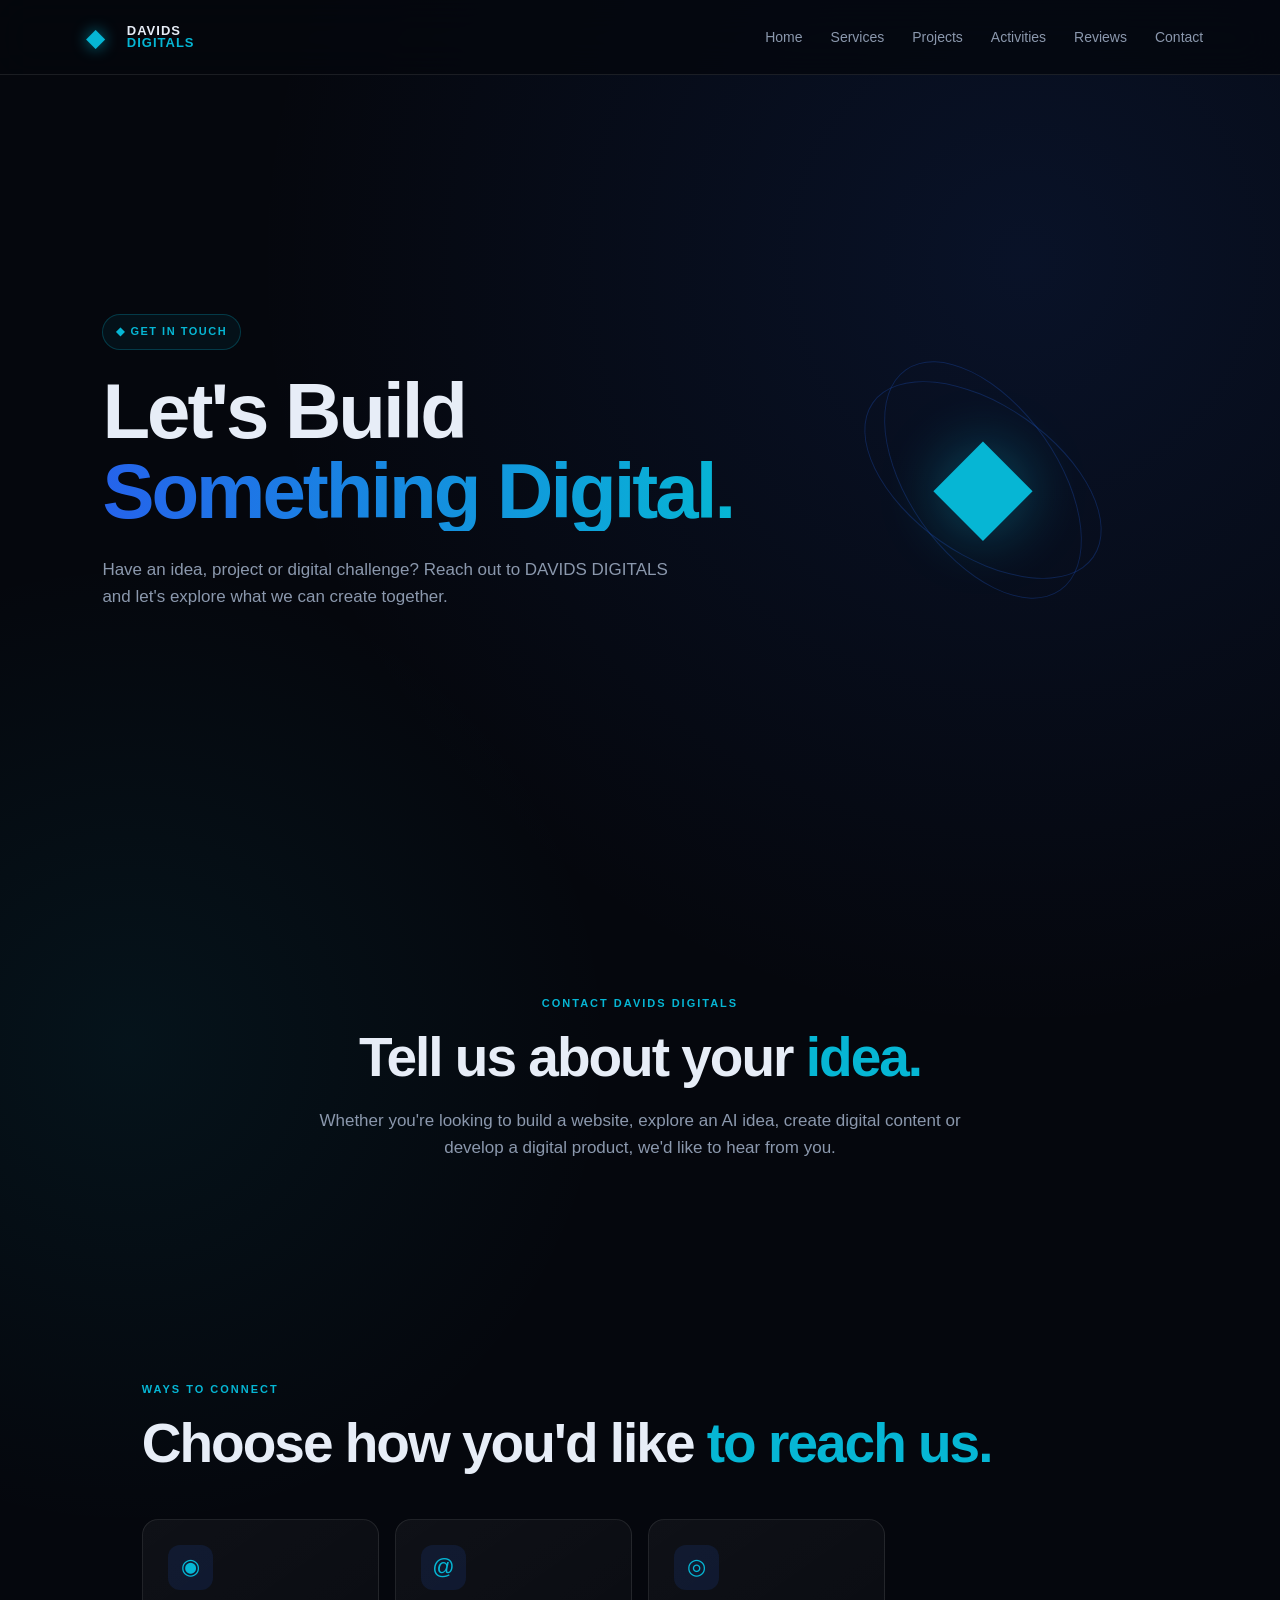
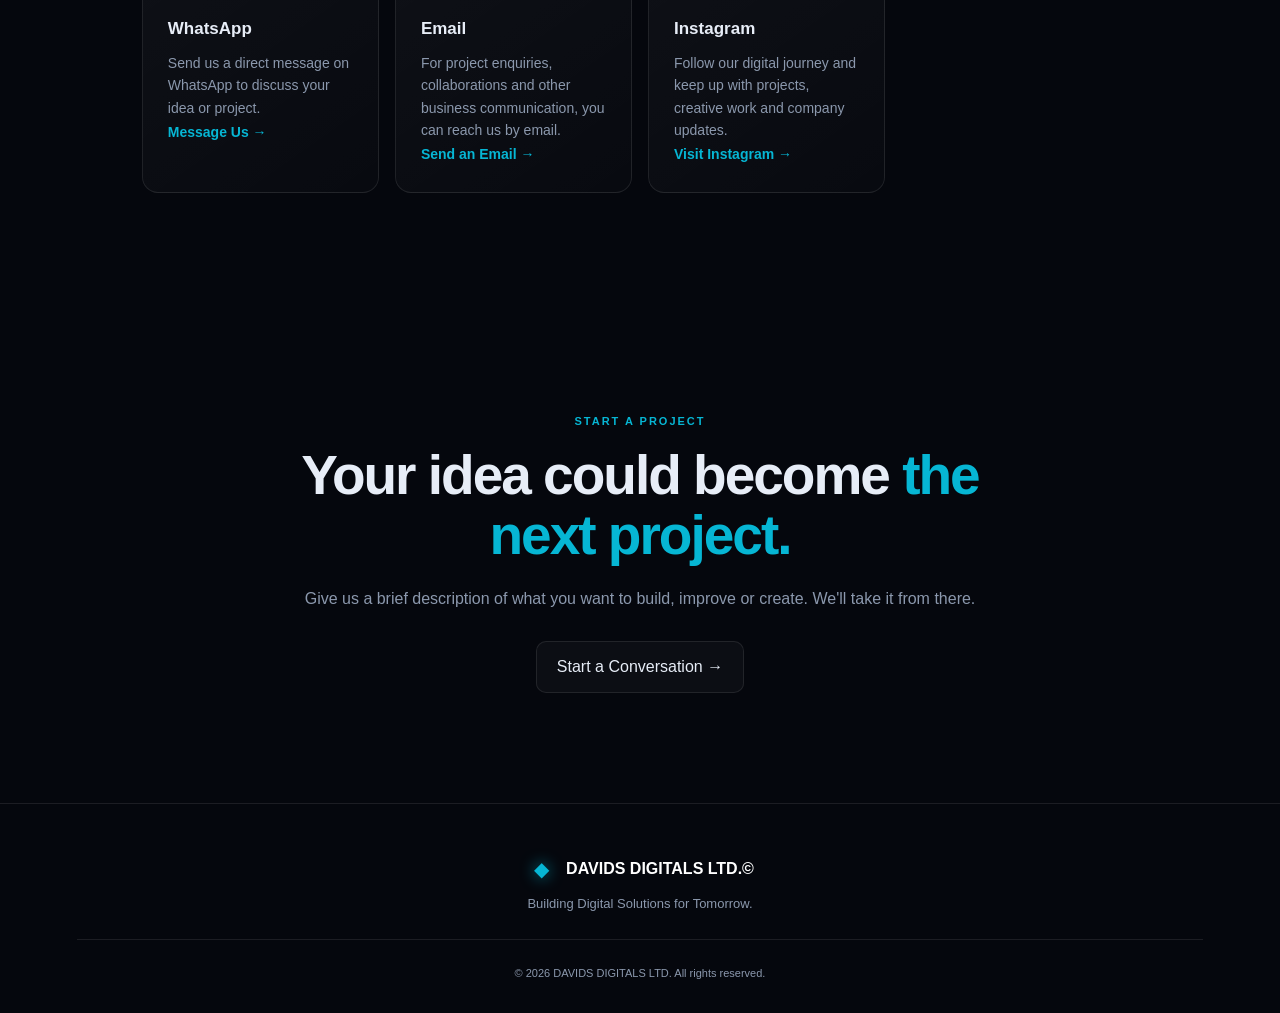
==== contact.html @ 4b5776b5 "Build multi-page DAVIDS DIGITALS website" ====
<!DOCTYPE html>
<html lang="en">
<head>
    <meta charset="UTF-8">

    <meta
        name="viewport"
        content="width=device-width, initial-scale=1.0"
    >

    <title>Contact | DAVIDS DIGITALS LTD.©</title>

    <meta
        name="description"
        content="Contact DAVIDS DIGITALS LTD.© about digital development, AI, creative projects and digital products."
    >

    <link rel="stylesheet" href="style.css">
</head>

<body>

    <!-- =========================
         NAVIGATION
    ========================== -->

    <header class="navbar">

        <a href="index.html" class="brand">

            <div class="diamond-logo">
                ◆
            </div>

            <div class="brand-name">
                <span>DAVIDS</span>
                <span>DIGITALS</span>
            </div>

        </a>

        <button
            class="menu-btn"
            id="menuBtn"
            aria-label="Open navigation"
        >
            ☰
        </button>

        <nav id="navMenu">

            <a href="index.html">
                Home
            </a>

            <a href="services.html">
                Services
            </a>

            <a href="projects.html">
                Projects
            </a>

            <a href="activities.html">
                Activities
            </a>

            <a href="reviews.html">
                Reviews
            </a>

            <a href="contact.html">
                Contact
            </a>

        </nav>

    </header>


    <main>

        <!-- =========================
             HERO
        ========================== -->

        <section class="hero">

            <div class="hero-content">

                <div class="hero-badge">
                    ◆ GET IN TOUCH
                </div>

                <h1>
                    Let's Build
                    <span>Something Digital.</span>
                </h1>

                <p>
                    Have an idea, project or digital challenge?
                    Reach out to DAVIDS DIGITALS and let's explore
                    what we can create together.
                </p>

            </div>

            <div class="hero-visual">

                <div class="diamond-container">

                    <div class="big-diamond">
                        ◆
                    </div>

                    <div class="orbit orbit-one"></div>

                    <div class="orbit orbit-two"></div>

                </div>

            </div>

        </section>


        <!-- =========================
             CONTACT INTRO
        ========================== -->

        <section class="about section">

            <div class="section-label">
                CONTACT DAVIDS DIGITALS
            </div>

            <h2>
                Tell us about your
                <span>idea.</span>
            </h2>

            <p>
                Whether you're looking to build a website, explore
                an AI idea, create digital content or develop a
                digital product, we'd like to hear from you.
            </p>

        </section>


        <!-- =========================
             CONTACT OPTIONS
        ========================== -->

        <section class="section">

            <div class="section-label">
                WAYS TO CONNECT
            </div>

            <h2>
                Choose how you'd like
                <span>to reach us.</span>
            </h2>


            <div class="services-grid">

                <!-- WHATSAPP -->

                <div class="service-card">

                    <div class="service-icon">
                        ◉
                    </div>

                    <h3>
                        WhatsApp
                    </h3>

                    <p>
                        Send us a direct message on WhatsApp to
                        discuss your idea or project.
                    </p>

                    <a
                        href="#"
                        class="project-link"
                        id="whatsappLink"
                    >
                        Message Us →
                    </a>

                </div>


                <!-- EMAIL -->

                <div class="service-card">

                    <div class="service-icon">
                        @
                    </div>

                    <h3>
                        Email
                    </h3>

                    <p>
                        For project enquiries, collaborations and
                        other business communication, you can reach
                        us by email.
                    </p>

                    <a
                        href="#"
                        class="project-link"
                        id="emailLink"
                    >
                        Send an Email →
                    </a>

                </div>


                <!-- INSTAGRAM -->

                <div class="service-card">

                    <div class="service-icon">
                        ◎
                    </div>

                    <h3>
                        Instagram
                    </h3>

                    <p>
                        Follow our digital journey and keep up with
                        projects, creative work and company updates.
                    </p>

                    <a
                        href="#"
                        class="project-link"
                        id="instagramLink"
                        target="_blank"
                        rel="noopener"
                    >
                        Visit Instagram →
                    </a>

                </div>

            </div>

        </section>


        <!-- =========================
             PROJECT ENQUIRY
        ========================== -->

        <section class="contact section">

            <div class="section-label">
                START A PROJECT
            </div>

            <h2>
                Your idea could become
                <span>the next project.</span>
            </h2>

            <p>
                Give us a brief description of what you want to
                build, improve or create. We'll take it from there.
            </p>

            <div class="contact-buttons">

                <a
                    href="#"
                    class="contact-btn"
                    id="mainContactBtn"
                >
                    Start a Conversation →
                </a>

            </div>

        </section>

    </main>


    <!-- =========================
         FOOTER
    ========================== -->

    <footer>

        <div class="footer-logo">

            <div class="diamond-logo">
                ◆
            </div>

            <strong>
                DAVIDS DIGITALS LTD.©
            </strong>

        </div>

        <p>
            Building Digital Solutions for Tomorrow.
        </p>

        <div class="footer-line"></div>

        <p class="copyright">
            © 2026 DAVIDS DIGITALS LTD. All rights reserved.
        </p>

    </footer>


    <script src="script.js"></script>

</body>
</html>
---- style.css ----
/* =========================================================
DAVIDS DIGITALS LTD.©
PREMIUM DIGITAL COMPANY WEBSITE
========================================================= */

:root {
--bg: #05070d;
--bg-soft: #0a0f1c;
--card: #0d1422;
--card-hover: #111c2f;

--blue: #2563eb;
--cyan: #06b6d4;
--white: #ffffff;
--text: #e7edf7;
--muted: #8b98ad;

--border: rgba(255, 255, 255, 0.09);

--shadow:
    0 20px 60px rgba(0, 0, 0, 0.45);

}

/* =========================================================
RESET
========================================================= */

* {
  margin: 0;
  padding: 0;
  box-sizing: border-box;
  }

html {
scroll-behavior: smooth;
}

body {
font-family:
Inter,
Arial,
Helvetica,
sans-serif;

background:
    radial-gradient(
        circle at 80% 10%,
        rgba(37, 99, 235, 0.12),
        transparent 30%
    ),
    radial-gradient(
        circle at 10% 40%,
        rgba(6, 182, 212, 0.07),
        transparent 25%
    ),
    var(--bg);

color: var(--text);

line-height: 1.6;

min-height: 100vh;

overflow-x: hidden;

}

a {
color: inherit;
text-decoration: none;
}

button,
input,
textarea {
font: inherit;
}

/* =========================================================
NAVBAR
========================================================= */

.navbar {
position: sticky;
top: 0;
z-index: 1000;

width: 100%;

display: flex;
align-items: center;
justify-content: space-between;

padding: 18px 6%;

background: rgba(5, 7, 13, 0.78);

backdrop-filter: blur(18px);

border-bottom: 1px solid var(--border);

}

/* BRAND */

.brand {
display: flex;
align-items: center;
gap: 12px;
}

.diamond-logo {
width: 38px;
height: 38px;

display: flex;
align-items: center;
justify-content: center;

color: var(--cyan);

font-size: 25px;

transform: rotate(0deg);

text-shadow:
    0 0 15px rgba(6, 182, 212, 0.7);

animation: diamondGlow 3s ease-in-out infinite;

}

@keyframes diamondGlow {

0%,
100% {
    filter: drop-shadow(
        0 0 5px rgba(6, 182, 212, 0.2)
    );
}

50% {
    filter: drop-shadow(
        0 0 15px rgba(37, 99, 235, 0.7)
    );
}

}

.brand-name {
display: flex;
flex-direction: column;

line-height: 0.9;

font-size: 13px;

font-weight: 800;

letter-spacing: 1px;

}

.brand-name span:last-child {
color: var(--cyan);
}

/* NAVIGATION */

nav {
display: flex;
align-items: center;

gap: 28px;

}

nav a {
color: var(--muted);

font-size: 14px;

transition: 0.25s ease;

}

nav a:hover {
color: var(--white);
}

/* MOBILE MENU BUTTON */

.menu-btn {
display: none;

background: none;

border: none;

color: var(--white);

font-size: 25px;

cursor: pointer;

}

/* =========================================================
HERO
========================================================= */

.hero {
min-height: 90vh;

display: flex;
align-items: center;
justify-content: space-between;

gap: 50px;

padding: 80px 8%;

position: relative;

}

.hero-content {
max-width: 650px;

animation: heroEnter 0.9s ease forwards;

}

@keyframes heroEnter {

from {
    opacity: 0;
    transform: translateY(25px);
}

to {
    opacity: 1;
    transform: translateY(0);
}

}

/* BADGE */

.hero-badge {
display: inline-flex;

padding: 8px 13px;

margin-bottom: 22px;

border: 1px solid rgba(6, 182, 212, 0.25);

border-radius: 50px;

background: rgba(6, 182, 212, 0.06);

color: var(--cyan);

font-size: 11px;

letter-spacing: 1.5px;

font-weight: 700;

}

/* HERO TITLE */

.hero h1 {
font-size: clamp(45px, 7vw, 78px);

line-height: 1.02;

letter-spacing: -3px;

margin-bottom: 25px;

}

.hero h1 span {
display: block;

background:
    linear-gradient(
        90deg,
        var(--blue),
        var(--cyan)
    );

-webkit-background-clip: text;

background-clip: text;

color: transparent;

}

.hero p {
color: var(--muted);

max-width: 570px;

font-size: 17px;

margin-bottom: 35px;

}

/* HERO BUTTONS */

.hero-buttons {
display: flex;

gap: 14px;

flex-wrap: wrap;

}

.btn {
display: inline-flex;

align-items: center;
justify-content: center;

padding: 13px 20px;

border-radius: 10px;

border: 1px solid transparent;

font-weight: 700;

cursor: pointer;

transition: 0.25s ease;

}

.primary-btn {
background:
linear-gradient(
135deg,
var(--blue),
var(--cyan)
);

color: white;

box-shadow:
    0 10px 30px rgba(37, 99, 235, 0.25);

}

.primary-btn:hover {
transform: translateY(-3px);

box-shadow:
    0 15px 35px rgba(37, 99, 235, 0.4);

}

.secondary-btn {
border-color: var(--border);

background: rgba(255, 255, 255, 0.03);

color: var(--text);

}

.secondary-btn:hover {
background: rgba(255, 255, 255, 0.07);

transform: translateY(-3px);

}

/* =========================================================
HERO DIAMOND
========================================================= */

.hero-visual {
width: 390px;
height: 390px;

display: flex;
align-items: center;
justify-content: center;

position: relative;

}

.diamond-container {
width: 260px;
height: 260px;

position: relative;

display: flex;
align-items: center;
justify-content: center;

}

.big-diamond {
width: 170px;
height: 170px;

display: flex;
align-items: center;
justify-content: center;

font-size: 130px;

color: var(--cyan);

filter:
    drop-shadow(
        0 0 30px rgba(6, 182, 212, 0.4)
    );

animation:
    floatingDiamond 4s ease-in-out infinite;

}

@keyframes floatingDiamond {

0%,
100% {
    transform: translateY(0) rotate(0deg);
}

50% {
    transform: translateY(-14px) rotate(5deg);
}

}

.orbit {
position: absolute;

border: 1px solid rgba(37, 99, 235, 0.25);

border-radius: 50%;

}

.orbit-one {
width: 270px;
height: 150px;

transform: rotate(35deg);

animation: orbitOne 7s linear infinite;

}

.orbit-two {
width: 150px;
height: 270px;

transform: rotate(-35deg);

animation: orbitTwo 7s linear infinite;

}

@keyframes orbitOne {
to {
transform: rotate(395deg);
}
}

@keyframes orbitTwo {
to {
transform: rotate(325deg);
}
}

/* =========================================================
GENERAL SECTIONS
========================================================= */

.section {
max-width: 1150px;

margin: auto;

padding: 110px 6%;

}

.section-label {
color: var(--cyan);

font-size: 11px;

font-weight: 800;

letter-spacing: 2px;

margin-bottom: 14px;

}

.section h2,
.about h2,
.contact h2 {
font-size: clamp(35px, 5vw, 55px);

line-height: 1.1;

letter-spacing: -2px;

margin-bottom: 20px;

}

.section h2 span,
.about h2 span,
.contact h2 span {
color: var(--cyan);
}

.about {
max-width: 850px;

text-align: center;

}

.about .section-label {
text-align: center;
}

.about p {
color: var(--muted);

font-size: 17px;

max-width: 700px;

margin: auto;

}

/* =========================================================
SERVICES
========================================================= */

.services-grid {
display: grid;

grid-template-columns:
    repeat(4, 1fr);

gap: 16px;

margin-top: 45px;

}

.service-card {
background:
linear-gradient(
145deg,
rgba(255, 255, 255, 0.045),
rgba(255, 255, 255, 0.015)
);

border: 1px solid var(--border);

border-radius: 16px;

padding: 25px;

min-height: 220px;

transition: 0.3s ease;

}

.service-card:hover {
transform: translateY(-8px);

background: var(--card-hover);

border-color:
    rgba(6, 182, 212, 0.25);

box-shadow: var(--shadow);

}

.service-icon {
width: 45px;
height: 45px;

display: flex;

align-items: center;
justify-content: center;

border-radius: 12px;

margin-bottom: 25px;

background:
    rgba(37, 99, 235, 0.12);

color: var(--cyan);

font-size: 22px;

}

.service-card h3 {
font-size: 17px;

margin-bottom: 10px;

}

.service-card p {
color: var(--muted);

font-size: 14px;

}

/* =========================================================
PROJECTS
========================================================= */

.projects-section {
max-width: 1050px;
}

.project-card {
display: flex;

align-items: center;

gap: 30px;

margin-top: 40px;

padding: 35px;

border-radius: 20px;

background:
    radial-gradient(
        circle at right,
        rgba(37, 99, 235, 0.14),
        transparent 40%
    ),
    var(--card);

border: 1px solid var(--border);

transition: 0.3s ease;

}

.project-card:hover {
transform: translateY(-5px);

border-color:
    rgba(6, 182, 212, 0.25);

}

.project-icon {
width: 90px;
height: 90px;

flex-shrink: 0;

display: flex;
align-items: center;
justify-content: center;

border-radius: 22px;

background:
    linear-gradient(
        135deg,
        var(--blue),
        var(--cyan)
    );

color: white;

font-size: 40px;

font-weight: 900;

}

.project-tag {
color: var(--cyan);

font-size: 10px;

font-weight: 800;

letter-spacing: 1.5px;

margin-bottom: 8px;

}

.project-info h3 {
font-size: 30px;

margin-bottom: 10px;

}

.project-info p {
color: var(--muted);

margin-bottom: 15px;

}

.project-link {
color: var(--cyan);

font-weight: 700;

font-size: 14px;

}

/* =========================================================
ACTIVITIES
========================================================= */

.activity-empty {
margin-top: 40px;

padding: 60px 25px;

text-align: center;

border: 1px dashed
    rgba(255, 255, 255, 0.12);

border-radius: 18px;

}

.activity-icon {
font-size: 30px;

color: var(--cyan);

margin-bottom: 12px;

}

.activity-empty h3 {
margin-bottom: 8px;
}

.activity-empty p {
color: var(--muted);
}

/* =========================================================
REVIEWS
========================================================= */

.reviews-section {
text-align: center;
}

.reviews-container {
display: grid;

grid-template-columns:
    repeat(3, 1fr);

gap: 16px;

margin-top: 40px;

}

.review-empty {
grid-column:
1 / -1;

padding: 45px;

border-radius: 18px;

background: var(--card);

border: 1px solid var(--border);

color: var(--muted);

}

.review-empty div {
font-size: 35px;

margin-bottom: 10px;

}

.review-btn {
margin-top: 25px;

border: none;

}

/* =========================================================
CONTACT
========================================================= */

.contact {
text-align: center;

max-width: 850px;

}

.contact p {
color: var(--muted);

margin-bottom: 30px;

}

.contact-buttons {
display: flex;

justify-content: center;

flex-wrap: wrap;

gap: 12px;

}

.contact-btn {
padding: 12px 20px;

border-radius: 10px;

border: 1px solid var(--border);

background: rgba(255, 255, 255, 0.03);

transition: 0.25s ease;

}

.contact-btn:hover {
background: rgba(37, 99, 235, 0.12);

border-color:
    rgba(37, 99, 235, 0.35);

transform: translateY(-3px);

}

/* =========================================================
FOOTER
========================================================= */

footer {
padding: 50px 6% 30px;

border-top: 1px solid var(--border);

text-align: center;

color: var(--muted);

}

.footer-logo {
display: flex;

align-items: center;
justify-content: center;

gap: 10px;

color: var(--white);

margin-bottom: 10px;

}

.footer-logo .diamond-logo {
width: 30px;
height: 30px;

font-size: 20px;

}

footer p {
font-size: 13px;
}

.footer-line {
width: 100%;

height: 1px;

background: var(--border);

margin: 25px 0;

}

.copyright {
font-size: 11px;
}

/* =========================================================
REVIEW MODAL
========================================================= */

.modal {
position: fixed;

inset: 0;

z-index: 2000;

display: none;

align-items: center;
justify-content: center;

padding: 20px;

background:
    rgba(0, 0, 0, 0.75);

backdrop-filter: blur(10px);

}

.modal.active {
display: flex;
}

.modal-box {
width: 100%;

max-width: 480px;

padding: 30px;

position: relative;

background: #0a101c;

border: 1px solid var(--border);

border-radius: 20px;

box-shadow: var(--shadow);

}

.close-modal {
position: absolute;

top: 15px;
right: 18px;

background: none;

border: none;

color: var(--muted);

font-size: 28px;

cursor: pointer;

}

.close-modal:hover {
color: white;
}

.modal-box h2 {
margin-bottom: 25px;
}

.modal-box input,
.modal-box textarea {
width: 100%;

margin-bottom: 15px;

padding: 14px 15px;

border-radius: 10px;

border: 1px solid var(--border);

outline: none;

background: rgba(255, 255, 255, 0.04);

color: white;

}

.modal-box input:focus,
.modal-box textarea:focus {
border-color: var(--cyan);
}

.rating {
display: flex;

gap: 5px;

margin-bottom: 15px;

}

.rating button {
border: none;

background: none;

color: #4b5563;

font-size: 28px;

cursor: pointer;

transition: 0.2s ease;

}

.rating button.active,
.rating button:hover {
color: #facc15;

transform: scale(1.08);

}

.submit-review {
width: 100%;

border: none;

}

/* =========================================================
RESPONSIVE DESIGN
========================================================= */

@media (max-width: 900px) {

nav {
    position: absolute;

    top: 75px;
    left: 0;

    width: 100%;

    display: none;

    flex-direction: column;

    gap: 0;

    padding: 15px 6%;

    background: rgba(5, 7, 13, 0.97);

    border-bottom: 1px solid var(--border);
}

nav.active {
    display: flex;
}

nav a {
    width: 100%;

    padding: 14px 0;

    border-bottom: 1px solid var(--border);
}

.menu-btn {
    display: block;
}

.hero {
    flex-direction: column;

    text-align: center;

    padding-top: 60px;
}

.hero-content {
    display: flex;

    flex-direction: column;

    align-items: center;
}

.hero-visual {
    width: 300px;
    height: 300px;
}

.services-grid {
    grid-template-columns:
        repeat(2, 1fr);
}

.reviews-container {
    grid-template-columns:
        1fr;
}

}

@media (max-width: 600px) {

.navbar {
    padding: 15px 5%;
}

.hero {
    padding: 55px 5%;
}

.hero h1 {
    letter-spacing: -2px;

    font-size: 48px;
}

.hero p {
    font-size: 15px;
}

.hero-visual {
    transform: scale(0.82);
}

.section {
    padding: 80px 5%;
}

.services-grid {
    grid-template-columns: 1fr;
}

.project-card {
    flex-direction: column;

    text-align: center;

    padding: 28px 20px;
}

.project-icon {
    width: 75px;
    height: 75px;

    font-size: 32px;
}

.project-info h3 {
    font-size: 26px;
}

.hero-buttons {
    justify-content: center;
}

.btn {
    width: 100%;
}

.contact-buttons {
    flex-direction: column;
}

.contact-btn {
    width: 100%;
}

}
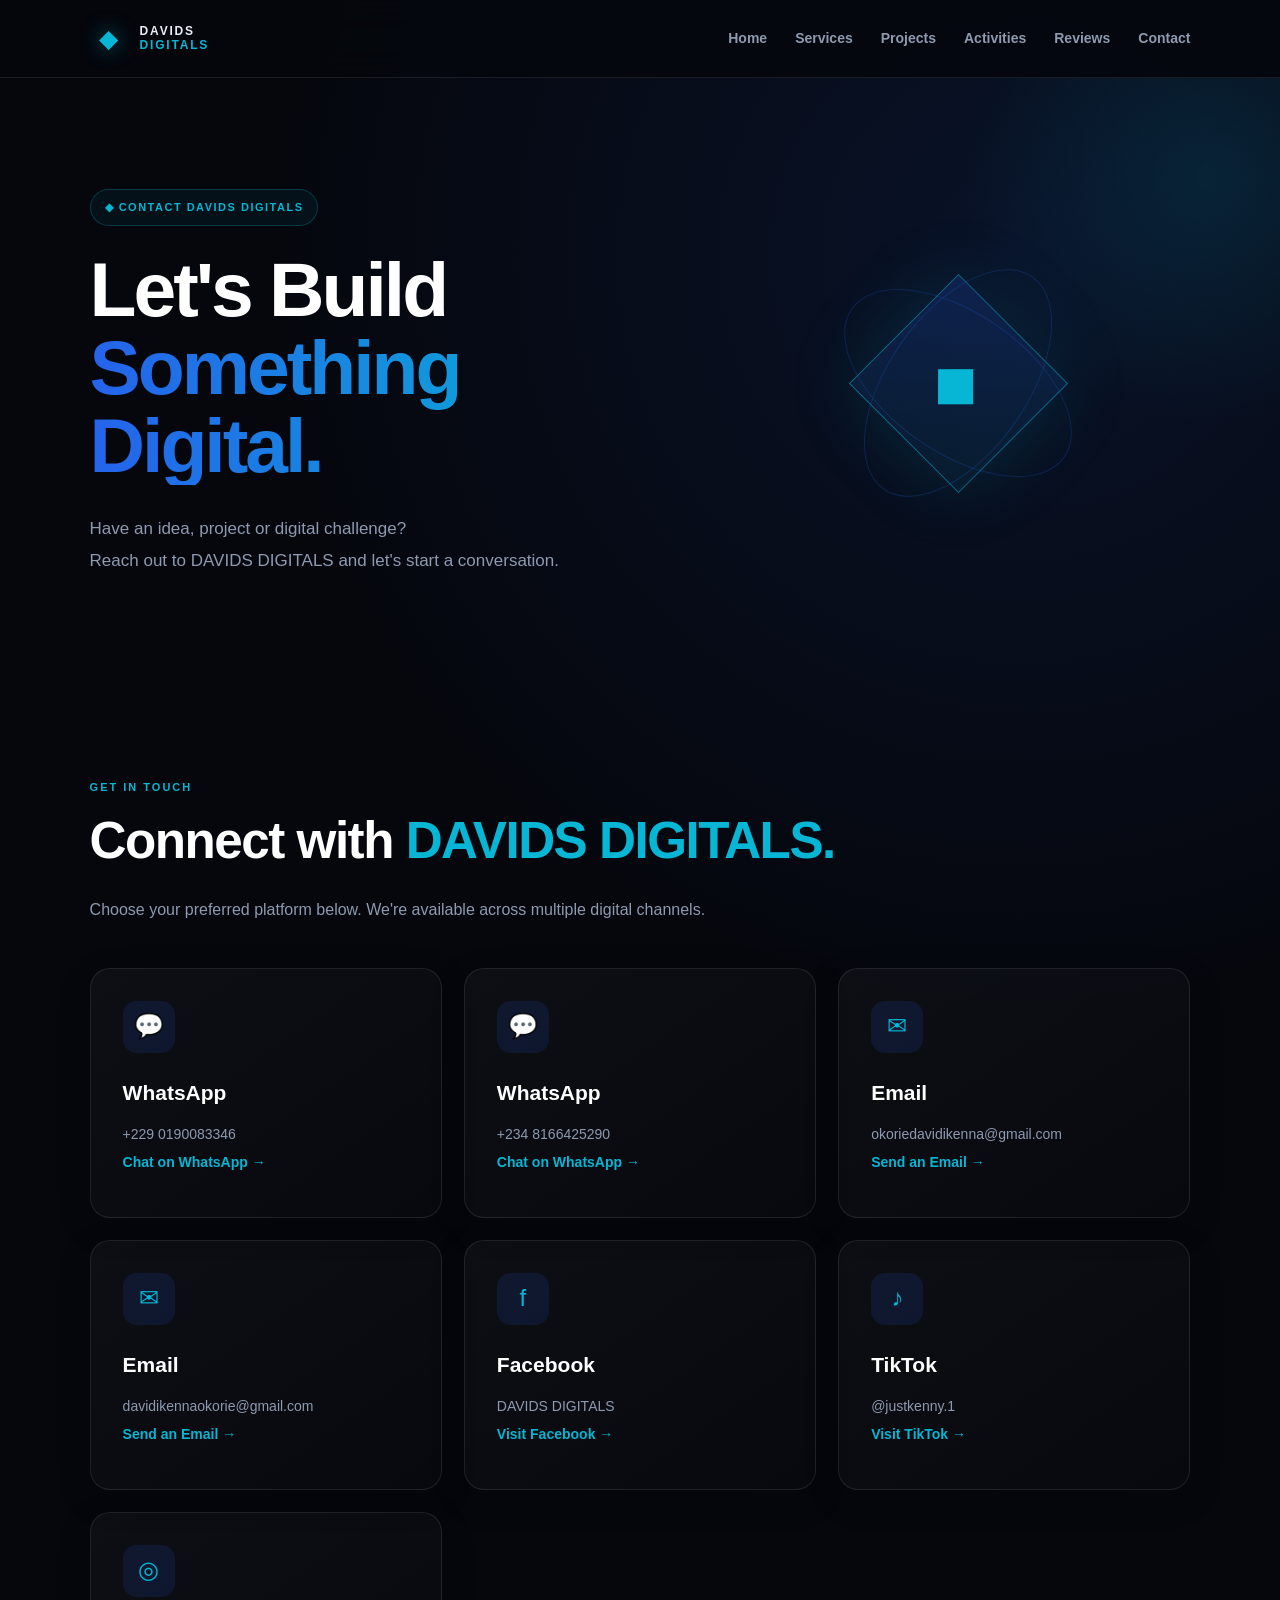
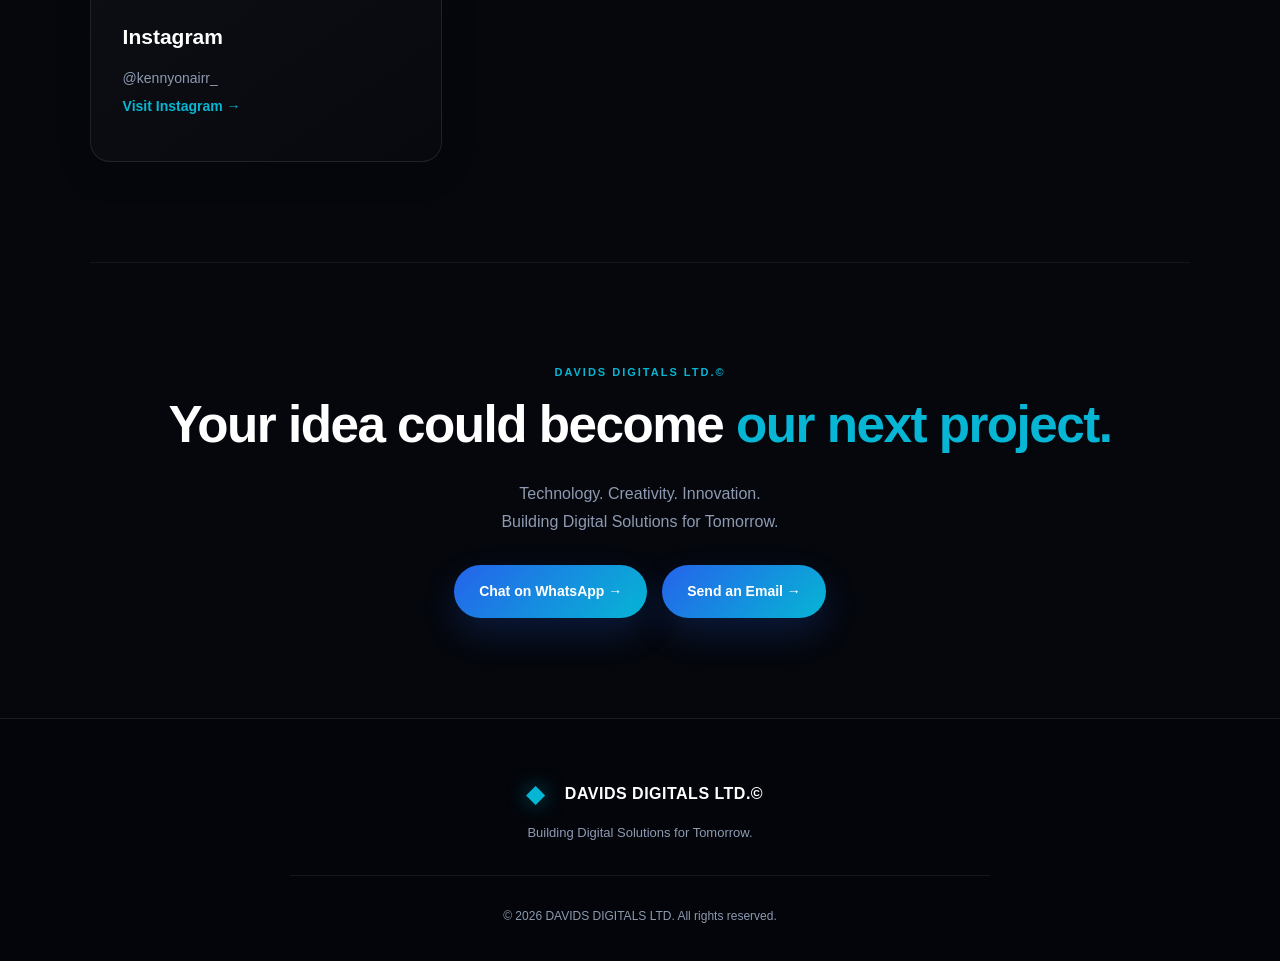
==== commit 9013fe1c: "Add DAVIDS DIGITALS contact channels" ====
--- a/contact.html
+++ b/contact.html
@@ -1,22 +1,21 @@
 <!DOCTYPE html>
 <html lang="en">
+
 <head>
     <meta charset="UTF-8">
 
-    <meta
-        name="viewport"
-        content="width=device-width, initial-scale=1.0"
-    >
-
-    <title>Contact | DAVIDS DIGITALS LTD.©</title>
+    <meta name="viewport" content="width=device-width, initial-scale=1.0">
+
+    <title>Contact Us | DAVIDS DIGITALS LTD.©</title>
 
     <meta
         name="description"
-        content="Contact DAVIDS DIGITALS LTD.© about digital development, AI, creative projects and digital products."
+        content="Contact DAVIDS DIGITALS LTD.© through WhatsApp, Email, Facebook, TikTok or Instagram."
     >
 
     <link rel="stylesheet" href="style.css">
 </head>
+
 
 <body>
 
@@ -38,6 +37,7 @@
             </div>
 
         </a>
+
 
         <button
             class="menu-btn"
@@ -47,35 +47,25 @@
             ☰
         </button>
 
+
         <nav id="navMenu">
 
-            <a href="index.html">
-                Home
-            </a>
-
-            <a href="services.html">
-                Services
-            </a>
-
-            <a href="projects.html">
-                Projects
-            </a>
-
-            <a href="activities.html">
-                Activities
-            </a>
-
-            <a href="reviews.html">
-                Reviews
-            </a>
-
-            <a href="contact.html">
-                Contact
-            </a>
+            <a href="index.html">Home</a>
+
+            <a href="services.html">Services</a>
+
+            <a href="projects.html">Projects</a>
+
+            <a href="activities.html">Activities</a>
+
+            <a href="reviews.html">Reviews</a>
+
+            <a href="contact.html">Contact</a>
 
         </nav>
 
     </header>
+
 
 
     <main>
@@ -89,21 +79,34 @@
             <div class="hero-content">
 
                 <div class="hero-badge">
-                    ◆ GET IN TOUCH
+                    ◆ CONTACT DAVIDS DIGITALS
                 </div>
 
+
                 <h1>
+
                     Let's Build
-                    <span>Something Digital.</span>
+
+                    <span>
+                        Something Digital.
+                    </span>
+
                 </h1>
 
+
                 <p>
+
                     Have an idea, project or digital challenge?
-                    Reach out to DAVIDS DIGITALS and let's explore
-                    what we can create together.
+
+                    <br>
+
+                    Reach out to DAVIDS DIGITALS and
+                    let's start a conversation.
+
                 </p>
 
             </div>
+
 
             <div class="hero-visual">
 
@@ -123,29 +126,6 @@
 
         </section>
 
-
-        <!-- =========================
-             CONTACT INTRO
-        ========================== -->
-
-        <section class="about section">
-
-            <div class="section-label">
-                CONTACT DAVIDS DIGITALS
-            </div>
-
-            <h2>
-                Tell us about your
-                <span>idea.</span>
-            </h2>
-
-            <p>
-                Whether you're looking to build a website, explore
-                an AI idea, create digital content or develop a
-                digital product, we'd like to hear from you.
-            </p>
-
-        </section>
 
 
         <!-- =========================
@@ -155,136 +135,303 @@
         <section class="section">
 
             <div class="section-label">
-                WAYS TO CONNECT
-            </div>
+                GET IN TOUCH
+            </div>
+
 
             <h2>
-                Choose how you'd like
-                <span>to reach us.</span>
+
+                Connect with
+                <span>DAVIDS DIGITALS.</span>
+
             </h2>
 
 
+            <p>
+
+                Choose your preferred platform below.
+                We're available across multiple digital channels.
+
+            </p>
+
+
+
             <div class="services-grid">
 
+
                 <!-- WHATSAPP -->
 
-                <div class="service-card">
-
-                    <div class="service-icon">
-                        ◉
-                    </div>
+                <a
+                    href="https://wa.me/2290190083346"
+                    class="service-card"
+                    target="_blank"
+                    rel="noopener"
+                >
+
+                    <div class="service-icon">
+                        💬
+                    </div>
+
 
                     <h3>
                         WhatsApp
                     </h3>
 
-                    <p>
-                        Send us a direct message on WhatsApp to
-                        discuss your idea or project.
-                    </p>
-
-                    <a
-                        href="#"
-                        class="project-link"
-                        id="whatsappLink"
-                    >
-                        Message Us →
-                    </a>
-
-                </div>
-
-
-                <!-- EMAIL -->
-
-                <div class="service-card">
-
-                    <div class="service-icon">
-                        @
-                    </div>
+
+                    <p>
+                        +229 0190083346
+                    </p>
+
+
+                    <span class="project-link">
+                        Chat on WhatsApp →
+                    </span>
+
+                </a>
+
+
+
+                <!-- WHATSAPP NIGERIA -->
+
+                <a
+                    href="https://wa.me/2348166425290"
+                    class="service-card"
+                    target="_blank"
+                    rel="noopener"
+                >
+
+                    <div class="service-icon">
+                        💬
+                    </div>
+
+
+                    <h3>
+                        WhatsApp
+                    </h3>
+
+
+                    <p>
+                        +234 8166425290
+                    </p>
+
+
+                    <span class="project-link">
+                        Chat on WhatsApp →
+                    </span>
+
+                </a>
+
+
+
+                <!-- EMAIL 1 -->
+
+                <a
+                    href="mailto:okoriedavidikenna@gmail.com"
+                    class="service-card"
+                >
+
+                    <div class="service-icon">
+                        ✉
+                    </div>
+
 
                     <h3>
                         Email
                     </h3>
 
-                    <p>
-                        For project enquiries, collaborations and
-                        other business communication, you can reach
-                        us by email.
-                    </p>
-
-                    <a
-                        href="#"
-                        class="project-link"
-                        id="emailLink"
-                    >
+
+                    <p>
+                        okoriedavidikenna@gmail.com
+                    </p>
+
+
+                    <span class="project-link">
                         Send an Email →
-                    </a>
-
-                </div>
+                    </span>
+
+                </a>
+
+
+
+                <!-- EMAIL 2 -->
+
+                <a
+                    href="mailto:davidikennaokorie@gmail.com"
+                    class="service-card"
+                >
+
+                    <div class="service-icon">
+                        ✉
+                    </div>
+
+
+                    <h3>
+                        Email
+                    </h3>
+
+
+                    <p>
+                        davidikennaokorie@gmail.com
+                    </p>
+
+
+                    <span class="project-link">
+                        Send an Email →
+                    </span>
+
+                </a>
+
+
+
+                <!-- FACEBOOK -->
+
+                <a
+                    href="https://www.facebook.com/blvckberry001"
+                    class="service-card"
+                    target="_blank"
+                    rel="noopener"
+                >
+
+                    <div class="service-icon">
+                        f
+                    </div>
+
+
+                    <h3>
+                        Facebook
+                    </h3>
+
+
+                    <p>
+                        DAVIDS DIGITALS
+                    </p>
+
+
+                    <span class="project-link">
+                        Visit Facebook →
+                    </span>
+
+                </a>
+
+
+
+                <!-- TIKTOK -->
+
+                <a
+                    href="https://www.tiktok.com/@justkenny.1"
+                    class="service-card"
+                    target="_blank"
+                    rel="noopener"
+                >
+
+                    <div class="service-icon">
+                        ♪
+                    </div>
+
+
+                    <h3>
+                        TikTok
+                    </h3>
+
+
+                    <p>
+                        @justkenny.1
+                    </p>
+
+
+                    <span class="project-link">
+                        Visit TikTok →
+                    </span>
+
+                </a>
+
 
 
                 <!-- INSTAGRAM -->
 
-                <div class="service-card">
+                <a
+                    href="https://instagram.com/kennyonairr_"
+                    class="service-card"
+                    target="_blank"
+                    rel="noopener"
+                >
 
                     <div class="service-icon">
                         ◎
                     </div>
 
+
                     <h3>
                         Instagram
                     </h3>
 
-                    <p>
-                        Follow our digital journey and keep up with
-                        projects, creative work and company updates.
-                    </p>
-
-                    <a
-                        href="#"
-                        class="project-link"
-                        id="instagramLink"
-                        target="_blank"
-                        rel="noopener"
-                    >
+
+                    <p>
+                        @kennyonairr_
+                    </p>
+
+
+                    <span class="project-link">
                         Visit Instagram →
-                    </a>
-
-                </div>
+                    </span>
+
+                </a>
 
             </div>
 
         </section>
 
 
+
         <!-- =========================
-             PROJECT ENQUIRY
+             CTA
         ========================== -->
 
         <section class="contact section">
 
             <div class="section-label">
-                START A PROJECT
-            </div>
+                DAVIDS DIGITALS LTD.©
+            </div>
+
 
             <h2>
+
                 Your idea could become
-                <span>the next project.</span>
+
+                <span>
+                    our next project.
+                </span>
+
             </h2>
 
+
             <p>
-                Give us a brief description of what you want to
-                build, improve or create. We'll take it from there.
+
+                Technology. Creativity. Innovation.
+
+                <br>
+
+                Building Digital Solutions for Tomorrow.
+
             </p>
 
+
             <div class="contact-buttons">
 
                 <a
-                    href="#"
+                    href="https://wa.me/2290190083346"
                     class="contact-btn"
-                    id="mainContactBtn"
-                >
-                    Start a Conversation →
+                    target="_blank"
+                    rel="noopener"
+                >
+                    Chat on WhatsApp →
+                </a>
+
+                <a
+                    href="mailto:okoriedavidikenna@gmail.com"
+                    class="contact-btn"
+                >
+                    Send an Email →
                 </a>
 
             </div>
@@ -292,6 +439,7 @@
         </section>
 
     </main>
+
 
 
     <!-- =========================
@@ -312,11 +460,14 @@
 
         </div>
 
+
         <p>
             Building Digital Solutions for Tomorrow.
         </p>
 
+
         <div class="footer-line"></div>
+
 
         <p class="copyright">
             © 2026 DAVIDS DIGITALS LTD. All rights reserved.
@@ -325,7 +476,9 @@
     </footer>
 
 
+
     <script src="script.js"></script>
 
 </body>
+
 </html>
--- a/style.css
+++ b/style.css
@@ -1,1221 +1,1496 @@
 /* =========================================================
-DAVIDS DIGITALS LTD.©
-PREMIUM DIGITAL COMPANY WEBSITE
-========================================================= */
+   DAVIDS DIGITALS LTD.©
+   PREMIUM MULTI-PAGE WEBSITE STYLES
+   ========================================================= */
+
+
+/* =========================================================
+   ROOT
+   ========================================================= */
 
 :root {
---bg: #05070d;
---bg-soft: #0a0f1c;
---card: #0d1422;
---card-hover: #111c2f;
-
---blue: #2563eb;
---cyan: #06b6d4;
---white: #ffffff;
---text: #e7edf7;
---muted: #8b98ad;
-
---border: rgba(255, 255, 255, 0.09);
-
---shadow:
-    0 20px 60px rgba(0, 0, 0, 0.45);
-
-}
-
-/* =========================================================
-RESET
-========================================================= */
+    --bg: #05070d;
+    --bg-soft: #080c15;
+    --card: #0c1220;
+    --card-hover: #111a2b;
+
+    --blue: #2563eb;
+    --cyan: #06b6d4;
+
+    --white: #ffffff;
+    --text: #e8edf7;
+    --muted: #8d9ab0;
+
+    --border: rgba(255, 255, 255, 0.09);
+
+    --shadow:
+        0 25px 70px rgba(0, 0, 0, 0.45);
+
+    --radius: 20px;
+}
+
+
+/* =========================================================
+   RESET
+   ========================================================= */
 
 * {
-  margin: 0;
-  padding: 0;
-  box-sizing: border-box;
-  }
+    margin: 0;
+    padding: 0;
+    box-sizing: border-box;
+}
 
 html {
-scroll-behavior: smooth;
+    scroll-behavior: smooth;
 }
 
 body {
-font-family:
-Inter,
-Arial,
-Helvetica,
-sans-serif;
-
-background:
-    radial-gradient(
-        circle at 80% 10%,
-        rgba(37, 99, 235, 0.12),
-        transparent 30%
-    ),
-    radial-gradient(
-        circle at 10% 40%,
-        rgba(6, 182, 212, 0.07),
-        transparent 25%
-    ),
-    var(--bg);
-
-color: var(--text);
-
-line-height: 1.6;
-
-min-height: 100vh;
-
-overflow-x: hidden;
-
+    font-family:
+        Inter,
+        Manrope,
+        Arial,
+        sans-serif;
+
+    background:
+        radial-gradient(
+            circle at 80% 10%,
+            rgba(37, 99, 235, 0.12),
+            transparent 30%
+        ),
+        var(--bg);
+
+    color: var(--text);
+
+    line-height: 1.7;
+
+    min-height: 100vh;
+
+    overflow-x: hidden;
 }
 
 a {
-color: inherit;
-text-decoration: none;
+    color: inherit;
+    text-decoration: none;
 }
 
 button,
 input,
 textarea {
-font: inherit;
-}
-
-/* =========================================================
-NAVBAR
-========================================================= */
+    font: inherit;
+}
+
+
+/* =========================================================
+   NAVIGATION
+   ========================================================= */
 
 .navbar {
-position: sticky;
-top: 0;
-z-index: 1000;
-
-width: 100%;
-
-display: flex;
-align-items: center;
-justify-content: space-between;
-
-padding: 18px 6%;
-
-background: rgba(5, 7, 13, 0.78);
-
-backdrop-filter: blur(18px);
-
-border-bottom: 1px solid var(--border);
-
-}
-
-/* BRAND */
+    position: sticky;
+
+    top: 0;
+
+    z-index: 1000;
+
+    width: 100%;
+
+    min-height: 78px;
+
+    padding: 0 7%;
+
+    display: flex;
+
+    align-items: center;
+
+    justify-content: space-between;
+
+    background:
+        rgba(5, 7, 13, 0.88);
+
+    backdrop-filter: blur(18px);
+
+    -webkit-backdrop-filter: blur(18px);
+
+    border-bottom:
+        1px solid var(--border);
+}
+
+
+/* Brand */
 
 .brand {
-display: flex;
-align-items: center;
-gap: 12px;
+    display: flex;
+
+    align-items: center;
+
+    gap: 12px;
+
+    flex-shrink: 0;
 }
 
 .diamond-logo {
-width: 38px;
-height: 38px;
-
-display: flex;
-align-items: center;
-justify-content: center;
-
-color: var(--cyan);
-
-font-size: 25px;
-
-transform: rotate(0deg);
-
-text-shadow:
-    0 0 15px rgba(6, 182, 212, 0.7);
-
-animation: diamondGlow 3s ease-in-out infinite;
-
-}
-
-@keyframes diamondGlow {
-
-0%,
-100% {
-    filter: drop-shadow(
-        0 0 5px rgba(6, 182, 212, 0.2)
-    );
-}
-
-50% {
-    filter: drop-shadow(
-        0 0 15px rgba(37, 99, 235, 0.7)
-    );
-}
-
+    width: 38px;
+    height: 38px;
+
+    display: flex;
+
+    align-items: center;
+    justify-content: center;
+
+    color: var(--cyan);
+
+    font-size: 25px;
+
+    text-shadow:
+        0 0 20px rgba(6, 182, 212, 0.55);
 }
 
 .brand-name {
-display: flex;
-flex-direction: column;
-
-line-height: 0.9;
-
-font-size: 13px;
-
-font-weight: 800;
-
-letter-spacing: 1px;
-
+    display: flex;
+
+    flex-direction: column;
+
+    font-weight: 800;
+
+    font-size: 12px;
+
+    letter-spacing: 1.8px;
+
+    line-height: 1.15;
 }
 
 .brand-name span:last-child {
-color: var(--cyan);
-}
-
-/* NAVIGATION */
+    color: var(--cyan);
+}
+
+
+/* Navigation */
 
 nav {
-display: flex;
-align-items: center;
-
-gap: 28px;
-
+    display: flex;
+
+    align-items: center;
+
+    gap: 28px;
 }
 
 nav a {
-color: var(--muted);
-
-font-size: 14px;
-
-transition: 0.25s ease;
-
+    position: relative;
+
+    color: var(--muted);
+
+    font-size: 14px;
+
+    font-weight: 600;
+
+    transition:
+        color 0.25s ease,
+        transform 0.25s ease;
+}
+
+nav a::after {
+    content: "";
+
+    position: absolute;
+
+    left: 0;
+
+    bottom: -8px;
+
+    width: 0;
+
+    height: 2px;
+
+    background:
+        linear-gradient(
+            90deg,
+            var(--blue),
+            var(--cyan)
+        );
+
+    transition: width 0.25s ease;
 }
 
 nav a:hover {
-color: var(--white);
-}
-
-/* MOBILE MENU BUTTON */
+    color: var(--white);
+
+    transform: translateY(-1px);
+}
+
+nav a:hover::after {
+    width: 100%;
+}
+
+
+/* Mobile menu button */
 
 .menu-btn {
-display: none;
-
-background: none;
-
-border: none;
-
-color: var(--white);
-
-font-size: 25px;
-
-cursor: pointer;
-
-}
-
-/* =========================================================
-HERO
-========================================================= */
+    display: none;
+
+    border: none;
+
+    background: transparent;
+
+    color: var(--white);
+
+    font-size: 27px;
+
+    cursor: pointer;
+}
+
+
+/* =========================================================
+   HERO
+   ========================================================= */
 
 .hero {
-min-height: 90vh;
-
-display: flex;
-align-items: center;
-justify-content: space-between;
-
-gap: 50px;
-
-padding: 80px 8%;
-
-position: relative;
-
+    position: relative;
+
+    min-height: 600px;
+
+    padding:
+        100px 7%
+        90px;
+
+    display: grid;
+
+    grid-template-columns:
+        minmax(0, 1.1fr)
+        minmax(300px, 0.9fr);
+
+    align-items: center;
+
+    gap: 70px;
+
+    overflow: hidden;
+}
+
+.hero::before {
+    content: "";
+
+    position: absolute;
+
+    width: 500px;
+    height: 500px;
+
+    right: -180px;
+    top: -150px;
+
+    background:
+        radial-gradient(
+            circle,
+            rgba(6, 182, 212, 0.12),
+            transparent 70%
+        );
+
+    pointer-events: none;
 }
 
 .hero-content {
-max-width: 650px;
-
-animation: heroEnter 0.9s ease forwards;
-
-}
-
-@keyframes heroEnter {
-
-from {
-    opacity: 0;
-    transform: translateY(25px);
-}
-
-to {
-    opacity: 1;
-    transform: translateY(0);
-}
-
-}
-
-/* BADGE */
+    position: relative;
+
+    z-index: 2;
+
+    max-width: 720px;
+}
 
 .hero-badge {
-display: inline-flex;
-
-padding: 8px 13px;
-
-margin-bottom: 22px;
-
-border: 1px solid rgba(6, 182, 212, 0.25);
-
-border-radius: 50px;
-
-background: rgba(6, 182, 212, 0.06);
-
-color: var(--cyan);
-
-font-size: 11px;
-
-letter-spacing: 1.5px;
-
-font-weight: 700;
-
-}
-
-/* HERO TITLE */
+    display: inline-flex;
+
+    align-items: center;
+
+    gap: 8px;
+
+    padding: 8px 14px;
+
+    margin-bottom: 24px;
+
+    border:
+        1px solid
+        rgba(6, 182, 212, 0.25);
+
+    border-radius: 999px;
+
+    color: var(--cyan);
+
+    background:
+        rgba(6, 182, 212, 0.06);
+
+    font-size: 11px;
+
+    font-weight: 800;
+
+    letter-spacing: 1.5px;
+}
 
 .hero h1 {
-font-size: clamp(45px, 7vw, 78px);
-
-line-height: 1.02;
-
-letter-spacing: -3px;
-
-margin-bottom: 25px;
-
+    font-size:
+        clamp(
+            45px,
+            6vw,
+            82px
+        );
+
+    line-height: 1.02;
+
+    letter-spacing: -3px;
+
+    margin-bottom: 28px;
+
+    color: var(--white);
 }
 
 .hero h1 span {
-display: block;
-
-background:
-    linear-gradient(
-        90deg,
-        var(--blue),
-        var(--cyan)
-    );
-
--webkit-background-clip: text;
-
-background-clip: text;
-
-color: transparent;
-
+    display: block;
+
+    background:
+        linear-gradient(
+            90deg,
+            var(--blue),
+            var(--cyan)
+        );
+
+    -webkit-background-clip: text;
+
+    background-clip: text;
+
+    color: transparent;
 }
 
 .hero p {
-color: var(--muted);
-
-max-width: 570px;
-
-font-size: 17px;
-
-margin-bottom: 35px;
-
-}
-
-/* HERO BUTTONS */
-
-.hero-buttons {
-display: flex;
-
-gap: 14px;
-
-flex-wrap: wrap;
-
-}
-
-.btn {
-display: inline-flex;
-
-align-items: center;
-justify-content: center;
-
-padding: 13px 20px;
-
-border-radius: 10px;
-
-border: 1px solid transparent;
-
-font-weight: 700;
-
-cursor: pointer;
-
-transition: 0.25s ease;
-
-}
-
-.primary-btn {
-background:
-linear-gradient(
-135deg,
-var(--blue),
-var(--cyan)
-);
-
-color: white;
-
-box-shadow:
-    0 10px 30px rgba(37, 99, 235, 0.25);
-
-}
-
-.primary-btn:hover {
-transform: translateY(-3px);
-
-box-shadow:
-    0 15px 35px rgba(37, 99, 235, 0.4);
-
-}
-
-.secondary-btn {
-border-color: var(--border);
-
-background: rgba(255, 255, 255, 0.03);
-
-color: var(--text);
-
-}
-
-.secondary-btn:hover {
-background: rgba(255, 255, 255, 0.07);
-
-transform: translateY(-3px);
-
-}
-
-/* =========================================================
-HERO DIAMOND
-========================================================= */
+    max-width: 650px;
+
+    color: var(--muted);
+
+    font-size: 17px;
+
+    line-height: 1.9;
+}
+
+
+/* =========================================================
+   HERO VISUAL
+   ========================================================= */
 
 .hero-visual {
-width: 390px;
-height: 390px;
-
-display: flex;
-align-items: center;
-justify-content: center;
-
-position: relative;
-
+    display: flex;
+
+    justify-content: center;
+
+    align-items: center;
+
+    min-height: 380px;
 }
 
 .diamond-container {
-width: 260px;
-height: 260px;
-
-position: relative;
-
-display: flex;
-align-items: center;
-justify-content: center;
-
+    position: relative;
+
+    width: 300px;
+    height: 300px;
+
+    display: flex;
+
+    align-items: center;
+    justify-content: center;
 }
 
 .big-diamond {
-width: 170px;
-height: 170px;
-
-display: flex;
-align-items: center;
-justify-content: center;
-
-font-size: 130px;
-
-color: var(--cyan);
-
-filter:
-    drop-shadow(
-        0 0 30px rgba(6, 182, 212, 0.4)
-    );
-
-animation:
-    floatingDiamond 4s ease-in-out infinite;
-
-}
-
-@keyframes floatingDiamond {
-
-0%,
-100% {
-    transform: translateY(0) rotate(0deg);
-}
-
-50% {
-    transform: translateY(-14px) rotate(5deg);
-}
-
+    width: 155px;
+    height: 155px;
+
+    display: flex;
+
+    align-items: center;
+    justify-content: center;
+
+    transform: rotate(45deg);
+
+    border:
+        1px solid
+        rgba(6, 182, 212, 0.5);
+
+    background:
+        linear-gradient(
+            135deg,
+            rgba(37, 99, 235, 0.2),
+            rgba(6, 182, 212, 0.08)
+        );
+
+    color: var(--cyan);
+
+    font-size: 65px;
+
+    box-shadow:
+        0 0 80px
+        rgba(6, 182, 212, 0.16);
+}
+
+.big-diamond::first-letter {
+    transform: rotate(-45deg);
 }
 
 .orbit {
-position: absolute;
-
-border: 1px solid rgba(37, 99, 235, 0.25);
-
-border-radius: 50%;
-
+    position: absolute;
+
+    border:
+        1px solid
+        rgba(37, 99, 235, 0.22);
+
+    border-radius: 50%;
 }
 
 .orbit-one {
-width: 270px;
-height: 150px;
-
-transform: rotate(35deg);
-
-animation: orbitOne 7s linear infinite;
-
+    width: 260px;
+    height: 140px;
+
+    transform:
+        rotate(35deg);
 }
 
 .orbit-two {
-width: 150px;
-height: 270px;
-
-transform: rotate(-35deg);
-
-animation: orbitTwo 7s linear infinite;
-
-}
-
-@keyframes orbitOne {
-to {
-transform: rotate(395deg);
-}
-}
-
-@keyframes orbitTwo {
-to {
-transform: rotate(325deg);
-}
-}
-
-/* =========================================================
-GENERAL SECTIONS
-========================================================= */
+    width: 140px;
+    height: 260px;
+
+    transform:
+        rotate(35deg);
+}
+
+
+/* =========================================================
+   GENERAL SECTION
+   ========================================================= */
 
 .section {
-max-width: 1150px;
-
-margin: auto;
-
-padding: 110px 6%;
-
+    width: 86%;
+
+    max-width: 1250px;
+
+    margin:
+        0 auto;
+
+    padding:
+        100px 0;
 }
 
 .section-label {
-color: var(--cyan);
-
-font-size: 11px;
-
-font-weight: 800;
-
-letter-spacing: 2px;
-
-margin-bottom: 14px;
-
-}
-
-.section h2,
-.about h2,
-.contact h2 {
-font-size: clamp(35px, 5vw, 55px);
-
-line-height: 1.1;
-
-letter-spacing: -2px;
-
-margin-bottom: 20px;
-
-}
-
-.section h2 span,
-.about h2 span,
-.contact h2 span {
-color: var(--cyan);
-}
+    color: var(--cyan);
+
+    font-size: 11px;
+
+    font-weight: 800;
+
+    letter-spacing: 2px;
+
+    margin-bottom: 15px;
+}
+
+.section h2 {
+    font-size:
+        clamp(
+            32px,
+            4vw,
+            52px
+        );
+
+    line-height: 1.15;
+
+    letter-spacing: -1.5px;
+
+    color: var(--white);
+
+    margin-bottom: 25px;
+}
+
+.section h2 span {
+    color: var(--cyan);
+}
+
+.section > p {
+    max-width: 760px;
+
+    color: var(--muted);
+
+    font-size: 16px;
+}
+
+
+/* =========================================================
+   ABOUT
+   ========================================================= */
 
 .about {
-max-width: 850px;
-
-text-align: center;
-
-}
-
-.about .section-label {
-text-align: center;
-}
-
-.about p {
-color: var(--muted);
-
-font-size: 17px;
-
-max-width: 700px;
-
-margin: auto;
-
-}
-
-/* =========================================================
-SERVICES
-========================================================= */
+    border-top:
+        1px solid
+        rgba(255, 255, 255, 0.04);
+
+    border-bottom:
+        1px solid
+        rgba(255, 255, 255, 0.04);
+}
+
+
+/* =========================================================
+   SERVICES
+   ========================================================= */
 
 .services-grid {
-display: grid;
-
-grid-template-columns:
-    repeat(4, 1fr);
-
-gap: 16px;
-
-margin-top: 45px;
-
+    display: grid;
+
+    grid-template-columns:
+        repeat(
+            3,
+            minmax(0, 1fr)
+        );
+
+    gap: 22px;
+
+    margin-top: 45px;
 }
 
 .service-card {
-background:
-linear-gradient(
-145deg,
-rgba(255, 255, 255, 0.045),
-rgba(255, 255, 255, 0.015)
-);
-
-border: 1px solid var(--border);
-
-border-radius: 16px;
-
-padding: 25px;
-
-min-height: 220px;
-
-transition: 0.3s ease;
-
+    position: relative;
+
+    padding: 32px;
+
+    min-height: 250px;
+
+    border:
+        1px solid
+        var(--border);
+
+    border-radius:
+        var(--radius);
+
+    background:
+        linear-gradient(
+            145deg,
+            rgba(255, 255, 255, 0.035),
+            rgba(255, 255, 255, 0.012)
+        );
+
+    box-shadow:
+        0 10px 35px
+        rgba(0, 0, 0, 0.15);
+
+    transition:
+        transform 0.3s ease,
+        border-color 0.3s ease,
+        background 0.3s ease;
 }
 
 .service-card:hover {
-transform: translateY(-8px);
-
-background: var(--card-hover);
-
-border-color:
-    rgba(6, 182, 212, 0.25);
-
-box-shadow: var(--shadow);
-
+    transform:
+        translateY(-8px);
+
+    border-color:
+        rgba(6, 182, 212, 0.3);
+
+    background:
+        var(--card-hover);
 }
 
 .service-icon {
-width: 45px;
-height: 45px;
-
-display: flex;
-
-align-items: center;
-justify-content: center;
-
-border-radius: 12px;
-
-margin-bottom: 25px;
-
-background:
-    rgba(37, 99, 235, 0.12);
-
-color: var(--cyan);
-
-font-size: 22px;
-
+    width: 52px;
+    height: 52px;
+
+    display: flex;
+
+    align-items: center;
+    justify-content: center;
+
+    margin-bottom: 22px;
+
+    border-radius: 14px;
+
+    background:
+        rgba(37, 99, 235, 0.12);
+
+    color: var(--cyan);
+
+    font-size: 24px;
 }
 
 .service-card h3 {
-font-size: 17px;
-
-margin-bottom: 10px;
-
+    color: var(--white);
+
+    font-size: 21px;
+
+    margin-bottom: 12px;
 }
 
 .service-card p {
-color: var(--muted);
-
-font-size: 14px;
-
-}
-
-/* =========================================================
-PROJECTS
-========================================================= */
+    color: var(--muted);
+
+    font-size: 14px;
+
+    line-height: 1.8;
+}
+
+
+/* =========================================================
+   SERVICE DETAIL
+   ========================================================= */
+
+.service-detail {
+    border-bottom:
+        1px solid
+        rgba(255, 255, 255, 0.05);
+}
+
+.service-detail > p {
+    margin-bottom: 18px;
+}
+
+
+/* =========================================================
+   PROJECTS
+   ========================================================= */
 
 .projects-section {
-max-width: 1050px;
+    background:
+        linear-gradient(
+            180deg,
+            transparent,
+            rgba(37, 99, 235, 0.025),
+            transparent
+        );
 }
 
 .project-card {
-display: flex;
-
-align-items: center;
-
-gap: 30px;
-
-margin-top: 40px;
-
-padding: 35px;
-
-border-radius: 20px;
-
-background:
-    radial-gradient(
-        circle at right,
-        rgba(37, 99, 235, 0.14),
-        transparent 40%
-    ),
-    var(--card);
-
-border: 1px solid var(--border);
-
-transition: 0.3s ease;
-
+    margin-top: 45px;
+
+    display: flex;
+
+    align-items: center;
+
+    gap: 35px;
+
+    padding: 35px;
+
+    border:
+        1px solid
+        var(--border);
+
+    border-radius:
+        var(--radius);
+
+    background:
+        linear-gradient(
+            135deg,
+            rgba(37, 99, 235, 0.08),
+            rgba(6, 182, 212, 0.025)
+        );
+
+    transition:
+        transform 0.3s ease,
+        border-color 0.3s ease;
 }
 
 .project-card:hover {
-transform: translateY(-5px);
-
-border-color:
-    rgba(6, 182, 212, 0.25);
-
+    transform:
+        translateY(-5px);
+
+    border-color:
+        rgba(6, 182, 212, 0.3);
 }
 
 .project-icon {
-width: 90px;
-height: 90px;
-
-flex-shrink: 0;
-
-display: flex;
-align-items: center;
-justify-content: center;
-
-border-radius: 22px;
-
-background:
-    linear-gradient(
-        135deg,
-        var(--blue),
-        var(--cyan)
-    );
-
-color: white;
-
-font-size: 40px;
-
-font-weight: 900;
-
+    flex-shrink: 0;
+
+    width: 100px;
+    height: 100px;
+
+    display: flex;
+
+    align-items: center;
+    justify-content: center;
+
+    border-radius: 24px;
+
+    background:
+        linear-gradient(
+            135deg,
+            var(--blue),
+            var(--cyan)
+        );
+
+    color: var(--white);
+
+    font-size: 45px;
+
+    font-weight: 900;
+
+    box-shadow:
+        0 15px 45px
+        rgba(37, 99, 235, 0.25);
 }
 
 .project-tag {
-color: var(--cyan);
-
-font-size: 10px;
-
-font-weight: 800;
-
-letter-spacing: 1.5px;
-
-margin-bottom: 8px;
-
+    color: var(--cyan);
+
+    font-size: 10px;
+
+    font-weight: 800;
+
+    letter-spacing: 1.5px;
+
+    margin-bottom: 8px;
 }
 
 .project-info h3 {
-font-size: 30px;
-
-margin-bottom: 10px;
-
+    font-size: 30px;
+
+    color: var(--white);
+
+    margin-bottom: 10px;
 }
 
 .project-info p {
-color: var(--muted);
-
-margin-bottom: 15px;
-
+    color: var(--muted);
+
+    max-width: 650px;
+
+    margin-bottom: 18px;
 }
 
 .project-link {
-color: var(--cyan);
-
-font-weight: 700;
-
-font-size: 14px;
-
-}
-
-/* =========================================================
-ACTIVITIES
-========================================================= */
+    display: inline-flex;
+
+    color: var(--cyan);
+
+    font-size: 14px;
+
+    font-weight: 700;
+
+    transition:
+        transform 0.25s ease,
+        color 0.25s ease;
+}
+
+.project-link:hover {
+    color: var(--white);
+
+    transform:
+        translateX(5px);
+}
+
+
+/* =========================================================
+   ACTIVITIES
+   ========================================================= */
 
 .activity-empty {
-margin-top: 40px;
-
-padding: 60px 25px;
-
-text-align: center;
-
-border: 1px dashed
-    rgba(255, 255, 255, 0.12);
-
-border-radius: 18px;
-
-}
-
-.activity-icon {
-font-size: 30px;
-
-color: var(--cyan);
-
-margin-bottom: 12px;
-
+    margin-top: 40px;
+
+    padding: 60px 30px;
+
+    text-align: center;
+
+    border:
+        1px solid
+        var(--border);
+
+    border-radius:
+        var(--radius);
+
+    background:
+        rgba(255, 255, 255, 0.02);
+}
+
+.activity-empty .activity-icon {
+    margin: 0 auto 20px;
+
+    width: 60px;
+    height: 60px;
+
+    display: flex;
+
+    align-items: center;
+    justify-content: center;
+
+    border-radius: 50%;
+
+    background:
+        rgba(6, 182, 212, 0.1);
+
+    color: var(--cyan);
+
+    font-size: 25px;
 }
 
 .activity-empty h3 {
-margin-bottom: 8px;
+    color: var(--white);
+
+    margin-bottom: 8px;
 }
 
 .activity-empty p {
-color: var(--muted);
-}
-
-/* =========================================================
-REVIEWS
-========================================================= */
+    color: var(--muted);
+
+    max-width: 550px;
+
+    margin: auto;
+}
+
+
+/* =========================================================
+   REVIEWS
+   ========================================================= */
 
 .reviews-section {
-text-align: center;
+    min-height: 500px;
 }
 
 .reviews-container {
-display: grid;
-
-grid-template-columns:
-    repeat(3, 1fr);
-
-gap: 16px;
-
-margin-top: 40px;
-
+    display: grid;
+
+    grid-template-columns:
+        repeat(
+            2,
+            minmax(0, 1fr)
+        );
+
+    gap: 22px;
+
+    margin-top: 45px;
 }
 
 .review-empty {
-grid-column:
-1 / -1;
-
-padding: 45px;
-
-border-radius: 18px;
-
-background: var(--card);
-
-border: 1px solid var(--border);
-
-color: var(--muted);
-
-}
-
-.review-empty div {
-font-size: 35px;
-
-margin-bottom: 10px;
-
+    grid-column:
+        1 / -1;
+
+    padding: 60px 30px;
+
+    text-align: center;
+
+    border:
+        1px solid
+        var(--border);
+
+    border-radius:
+        var(--radius);
+
+    background:
+        rgba(255, 255, 255, 0.02);
+}
+
+.review-empty h3 {
+    color: var(--white);
+
+    margin-bottom: 8px;
+}
+
+.review-empty p {
+    color: var(--muted);
 }
 
 .review-btn {
-margin-top: 25px;
-
-border: none;
-
-}
-
-/* =========================================================
-CONTACT
-========================================================= */
+    margin-top: 30px;
+
+    padding:
+        14px 25px;
+
+    border:
+        1px solid
+        rgba(6, 182, 212, 0.35);
+
+    border-radius: 999px;
+
+    background:
+        linear-gradient(
+            135deg,
+            rgba(37, 99, 235, 0.18),
+            rgba(6, 182, 212, 0.08)
+        );
+
+    color: var(--white);
+
+    font-weight: 700;
+
+    cursor: pointer;
+
+    transition:
+        transform 0.25s ease,
+        background 0.25s ease;
+}
+
+.review-btn:hover {
+    transform:
+        translateY(-3px);
+
+    background:
+        rgba(37, 99, 235, 0.3);
+}
+
+
+/* =========================================================
+   CONTACT
+   ========================================================= */
 
 .contact {
-text-align: center;
-
-max-width: 850px;
-
-}
-
-.contact p {
-color: var(--muted);
-
-margin-bottom: 30px;
-
+    text-align: center;
+
+    border-top:
+        1px solid
+        rgba(255, 255, 255, 0.05);
+}
+
+.contact > p {
+    margin:
+        0 auto;
 }
 
 .contact-buttons {
-display: flex;
-
-justify-content: center;
-
-flex-wrap: wrap;
-
-gap: 12px;
-
+    display: flex;
+
+    justify-content: center;
+
+    align-items: center;
+
+    gap: 15px;
+
+    margin-top: 30px;
+
+    flex-wrap: wrap;
 }
 
 .contact-btn {
-padding: 12px 20px;
-
-border-radius: 10px;
-
-border: 1px solid var(--border);
-
-background: rgba(255, 255, 255, 0.03);
-
-transition: 0.25s ease;
-
+    display: inline-flex;
+
+    align-items: center;
+
+    justify-content: center;
+
+    padding:
+        15px 25px;
+
+    border-radius:
+        999px;
+
+    background:
+        linear-gradient(
+            135deg,
+            var(--blue),
+            var(--cyan)
+        );
+
+    color: var(--white);
+
+    font-weight: 800;
+
+    font-size: 14px;
+
+    box-shadow:
+        0 15px 35px
+        rgba(37, 99, 235, 0.2);
+
+    transition:
+        transform 0.25s ease,
+        box-shadow 0.25s ease;
 }
 
 .contact-btn:hover {
-background: rgba(37, 99, 235, 0.12);
-
-border-color:
-    rgba(37, 99, 235, 0.35);
-
-transform: translateY(-3px);
-
-}
-
-/* =========================================================
-FOOTER
-========================================================= */
-
-footer {
-padding: 50px 6% 30px;
-
-border-top: 1px solid var(--border);
-
-text-align: center;
-
-color: var(--muted);
-
-}
-
-.footer-logo {
-display: flex;
-
-align-items: center;
-justify-content: center;
-
-gap: 10px;
-
-color: var(--white);
-
-margin-bottom: 10px;
-
-}
-
-.footer-logo .diamond-logo {
-width: 30px;
-height: 30px;
-
-font-size: 20px;
-
-}
-
-footer p {
-font-size: 13px;
-}
-
-.footer-line {
-width: 100%;
-
-height: 1px;
-
-background: var(--border);
-
-margin: 25px 0;
-
-}
-
-.copyright {
-font-size: 11px;
-}
-
-/* =========================================================
-REVIEW MODAL
-========================================================= */
+    transform:
+        translateY(-4px);
+
+    box-shadow:
+        0 20px 45px
+        rgba(37, 99, 235, 0.3);
+}
+
+
+/* =========================================================
+   MODAL
+   ========================================================= */
 
 .modal {
-position: fixed;
-
-inset: 0;
-
-z-index: 2000;
-
-display: none;
-
-align-items: center;
-justify-content: center;
-
-padding: 20px;
-
-background:
-    rgba(0, 0, 0, 0.75);
-
-backdrop-filter: blur(10px);
-
+    position: fixed;
+
+    inset: 0;
+
+    z-index: 2000;
+
+    display: none;
+
+    align-items: center;
+
+    justify-content: center;
+
+    padding: 20px;
+
+    background:
+        rgba(0, 0, 0, 0.75);
+
+    backdrop-filter:
+        blur(10px);
 }
 
 .modal.active {
-display: flex;
+    display: flex;
 }
 
 .modal-box {
-width: 100%;
-
-max-width: 480px;
-
-padding: 30px;
-
-position: relative;
-
-background: #0a101c;
-
-border: 1px solid var(--border);
-
-border-radius: 20px;
-
-box-shadow: var(--shadow);
-
+    position: relative;
+
+    width: 100%;
+
+    max-width: 520px;
+
+    max-height: 90vh;
+
+    overflow-y: auto;
+
+    padding: 40px;
+
+    border:
+        1px solid
+        var(--border);
+
+    border-radius:
+        24px;
+
+    background:
+        #090e18;
+
+    box-shadow:
+        var(--shadow);
 }
 
 .close-modal {
-position: absolute;
-
-top: 15px;
-right: 18px;
-
-background: none;
-
-border: none;
-
-color: var(--muted);
-
-font-size: 28px;
-
-cursor: pointer;
-
-}
-
-.close-modal:hover {
-color: white;
-}
-
-.modal-box h2 {
-margin-bottom: 25px;
+    position: absolute;
+
+    top: 15px;
+    right: 18px;
+
+    width: 40px;
+    height: 40px;
+
+    border: none;
+
+    background:
+        rgba(255, 255, 255, 0.05);
+
+    color: var(--white);
+
+    border-radius: 50%;
+
+    font-size: 25px;
+
+    cursor: pointer;
+}
+
+.modal-box form {
+    margin-top: 25px;
 }
 
 .modal-box input,
 .modal-box textarea {
-width: 100%;
-
-margin-bottom: 15px;
-
-padding: 14px 15px;
-
-border-radius: 10px;
-
-border: 1px solid var(--border);
-
-outline: none;
-
-background: rgba(255, 255, 255, 0.04);
-
-color: white;
-
+    width: 100%;
+
+    margin-bottom: 15px;
+
+    padding: 14px 16px;
+
+    border:
+        1px solid
+        var(--border);
+
+    border-radius: 12px;
+
+    outline: none;
+
+    background:
+        rgba(255, 255, 255, 0.04);
+
+    color: var(--white);
 }
 
 .modal-box input:focus,
 .modal-box textarea:focus {
-border-color: var(--cyan);
+    border-color:
+        rgba(6, 182, 212, 0.5);
+}
+
+.modal-box textarea {
+    resize: vertical;
 }
 
 .rating {
-display: flex;
-
-gap: 5px;
-
-margin-bottom: 15px;
-
-}
-
-.rating button {
-border: none;
-
-background: none;
-
-color: #4b5563;
-
-font-size: 28px;
-
-cursor: pointer;
-
-transition: 0.2s ease;
-
-}
-
-.rating button.active,
-.rating button:hover {
-color: #facc15;
-
-transform: scale(1.08);
-
+    display: flex;
+
+    gap: 8px;
+
+    margin:
+        10px 0 22px;
+}
+
+.rating-star {
+    color:
+        rgba(255, 255, 255, 0.2);
+
+    font-size: 28px;
+
+    cursor: pointer;
+
+    transition:
+        color 0.2s ease,
+        transform 0.2s ease;
+}
+
+.rating-star:hover {
+    transform:
+        scale(1.1);
+}
+
+.rating-star.active {
+    color: #f5c542;
 }
 
 .submit-review {
-width: 100%;
-
-border: none;
-
-}
-
-/* =========================================================
-RESPONSIVE DESIGN
-========================================================= */
-
-@media (max-width: 900px) {
-
-nav {
-    position: absolute;
-
-    top: 75px;
-    left: 0;
-
     width: 100%;
 
-    display: none;
-
-    flex-direction: column;
-
-    gap: 0;
-
-    padding: 15px 6%;
-
-    background: rgba(5, 7, 13, 0.97);
-
-    border-bottom: 1px solid var(--border);
-}
-
-nav.active {
-    display: flex;
-}
-
-nav a {
+    padding: 14px;
+
+    border: none;
+
+    border-radius: 12px;
+
+    background:
+        linear-gradient(
+            135deg,
+            var(--blue),
+            var(--cyan)
+        );
+
+    color: var(--white);
+
+    font-weight: 800;
+
+    cursor: pointer;
+}
+
+
+/* =========================================================
+   FOOTER
+   ========================================================= */
+
+footer {
+    padding:
+        55px 7% 35px;
+
+    text-align: center;
+
+    background:
+        #03050a;
+
+    border-top:
+        1px solid
+        var(--border);
+}
+
+.footer-logo {
+    display: flex;
+
+    align-items: center;
+
+    justify-content: center;
+
+    gap: 10px;
+
+    margin-bottom: 10px;
+}
+
+.footer-logo strong {
+    color: var(--white);
+
+    letter-spacing: 0.5px;
+}
+
+footer > p {
+    color: var(--muted);
+
+    font-size: 13px;
+}
+
+.footer-line {
     width: 100%;
 
-    padding: 14px 0;
-
-    border-bottom: 1px solid var(--border);
-}
-
-.menu-btn {
-    display: block;
-}
-
-.hero {
-    flex-direction: column;
-
-    text-align: center;
-
-    padding-top: 60px;
-}
-
-.hero-content {
-    display: flex;
-
-    flex-direction: column;
-
-    align-items: center;
-}
-
-.hero-visual {
-    width: 300px;
-    height: 300px;
-}
-
-.services-grid {
-    grid-template-columns:
-        repeat(2, 1fr);
-}
-
-.reviews-container {
-    grid-template-columns:
-        1fr;
-}
-
-}
-
-@media (max-width: 600px) {
-
-.navbar {
-    padding: 15px 5%;
-}
-
-.hero {
-    padding: 55px 5%;
-}
-
-.hero h1 {
-    letter-spacing: -2px;
-
-    font-size: 48px;
-}
-
-.hero p {
-    font-size: 15px;
-}
-
-.hero-visual {
-    transform: scale(0.82);
-}
-
-.section {
-    padding: 80px 5%;
-}
-
-.services-grid {
-    grid-template-columns: 1fr;
-}
-
-.project-card {
-    flex-direction: column;
-
-    text-align: center;
-
-    padding: 28px 20px;
-}
-
-.project-icon {
-    width: 75px;
-    height: 75px;
-
-    font-size: 32px;
-}
-
-.project-info h3 {
-    font-size: 26px;
-}
-
-.hero-buttons {
-    justify-content: center;
-}
-
-.btn {
-    width: 100%;
-}
-
-.contact-buttons {
-    flex-direction: column;
-}
-
-.contact-btn {
-    width: 100%;
-}
+    max-width: 700px;
+
+    height: 1px;
+
+    margin:
+        30px auto;
+
+    background:
+        rgba(255, 255, 255, 0.07);
+}
+
+.copyright {
+    font-size: 12px;
+}
+
+
+/* =========================================================
+   SCROLL REVEAL
+   ========================================================= */
+
+.service-card,
+.project-card,
+.activity-empty {
+    animation:
+        fadeUp 0.7s ease both;
+}
+
+@keyframes fadeUp {
+
+    from {
+        opacity: 0;
+
+        transform:
+            translateY(20px);
+    }
+
+    to {
+        opacity: 1;
+
+        transform:
+            translateY(0);
+    }
+}
+
+
+/* =========================================================
+   TABLET
+   ========================================================= */
+
+@media (max-width: 950px) {
+
+    .navbar {
+        padding:
+            0 5%;
+    }
+
+    nav {
+        gap: 17px;
+    }
+
+    nav a {
+        font-size: 13px;
+    }
+
+    .hero {
+        width: 100%;
+
+        padding:
+            90px 7%;
+
+        grid-template-columns:
+            1fr;
+
+        text-align: center;
+    }
+
+    .hero-content {
+        margin: auto;
+    }
+
+    .hero p {
+        margin: auto;
+    }
+
+    .hero-visual {
+        min-height: 300px;
+    }
+
+    .services-grid {
+        grid-template-columns:
+            repeat(
+                2,
+                minmax(0, 1fr)
+            );
+    }
+
+}
+
+
+/* =========================================================
+   MOBILE
+   ========================================================= */
+
+@media (max-width: 700px) {
+
+    .navbar {
+        min-height: 70px;
+
+        padding:
+            0 5%;
+    }
+
+    .menu-btn {
+        display: block;
+    }
+
+    nav {
+        position: absolute;
+
+        top: 70px;
+
+        left: 0;
+
+        width: 100%;
+
+        display: none;
+
+        flex-direction: column;
+
+        align-items: stretch;
+
+        gap: 0;
+
+        padding: 15px 5% 25px;
+
+        background:
+            rgba(5, 7, 13, 0.98);
+
+        border-bottom:
+            1px solid
+            var(--border);
+    }
+
+    nav.active {
+        display: flex;
+    }
+
+    nav a {
+        padding: 14px 5px;
+
+        font-size: 15px;
+    }
+
+    nav a::after {
+        display: none;
+    }
+
+    .hero {
+        min-height: auto;
+
+        padding:
+            75px 6% 60px;
+
+        gap: 35px;
+    }
+
+    .hero h1 {
+        font-size:
+            clamp(
+                40px,
+                12vw,
+                58px
+            );
+
+        letter-spacing: -2px;
+    }
+
+    .hero p {
+        font-size: 15px;
+    }
+
+    .hero-visual {
+        min-height: 260px;
+    }
+
+    .diamond-container {
+        transform:
+            scale(0.8);
+    }
+
+    .section {
+        width: 88%;
+
+        padding:
+            75px 0;
+    }
+
+    .section h2 {
+        font-size: 34px;
+    }
+
+    .services-grid {
+        grid-template-columns:
+            1fr;
+
+        gap: 16px;
+    }
+
+    .service-card {
+        min-height: auto;
+
+        padding: 27px;
+    }
+
+    .project-card {
+        flex-direction: column;
+
+        align-items: flex-start;
+
+        padding: 28px;
+    }
+
+    .project-icon {
+        width: 75px;
+        height: 75px;
+
+        border-radius: 18px;
+
+        font-size: 34px;
+    }
+
+    .project-info h3 {
+        font-size: 26px;
+    }
+
+    .reviews-container {
+        grid-template-columns:
+            1fr;
+    }
+
+    .modal-box {
+        padding: 30px 22px;
+    }
+
+}
+
+
+/* =========================================================
+   SMALL PHONES
+   ========================================================= */
+
+@media (max-width: 420px) {
+
+    .brand-name {
+        font-size: 10px;
+
+        letter-spacing: 1.2px;
+    }
+
+    .diamond-logo {
+        width: 32px;
+        height: 32px;
+
+        font-size: 21px;
+    }
+
+    .hero h1 {
+        font-size: 39px;
+    }
+
+    .hero-badge {
+        font-size: 9px;
+    }
+
+    .contact-btn,
+    .review-btn {
+        width: 100%;
+    }
 
 }
